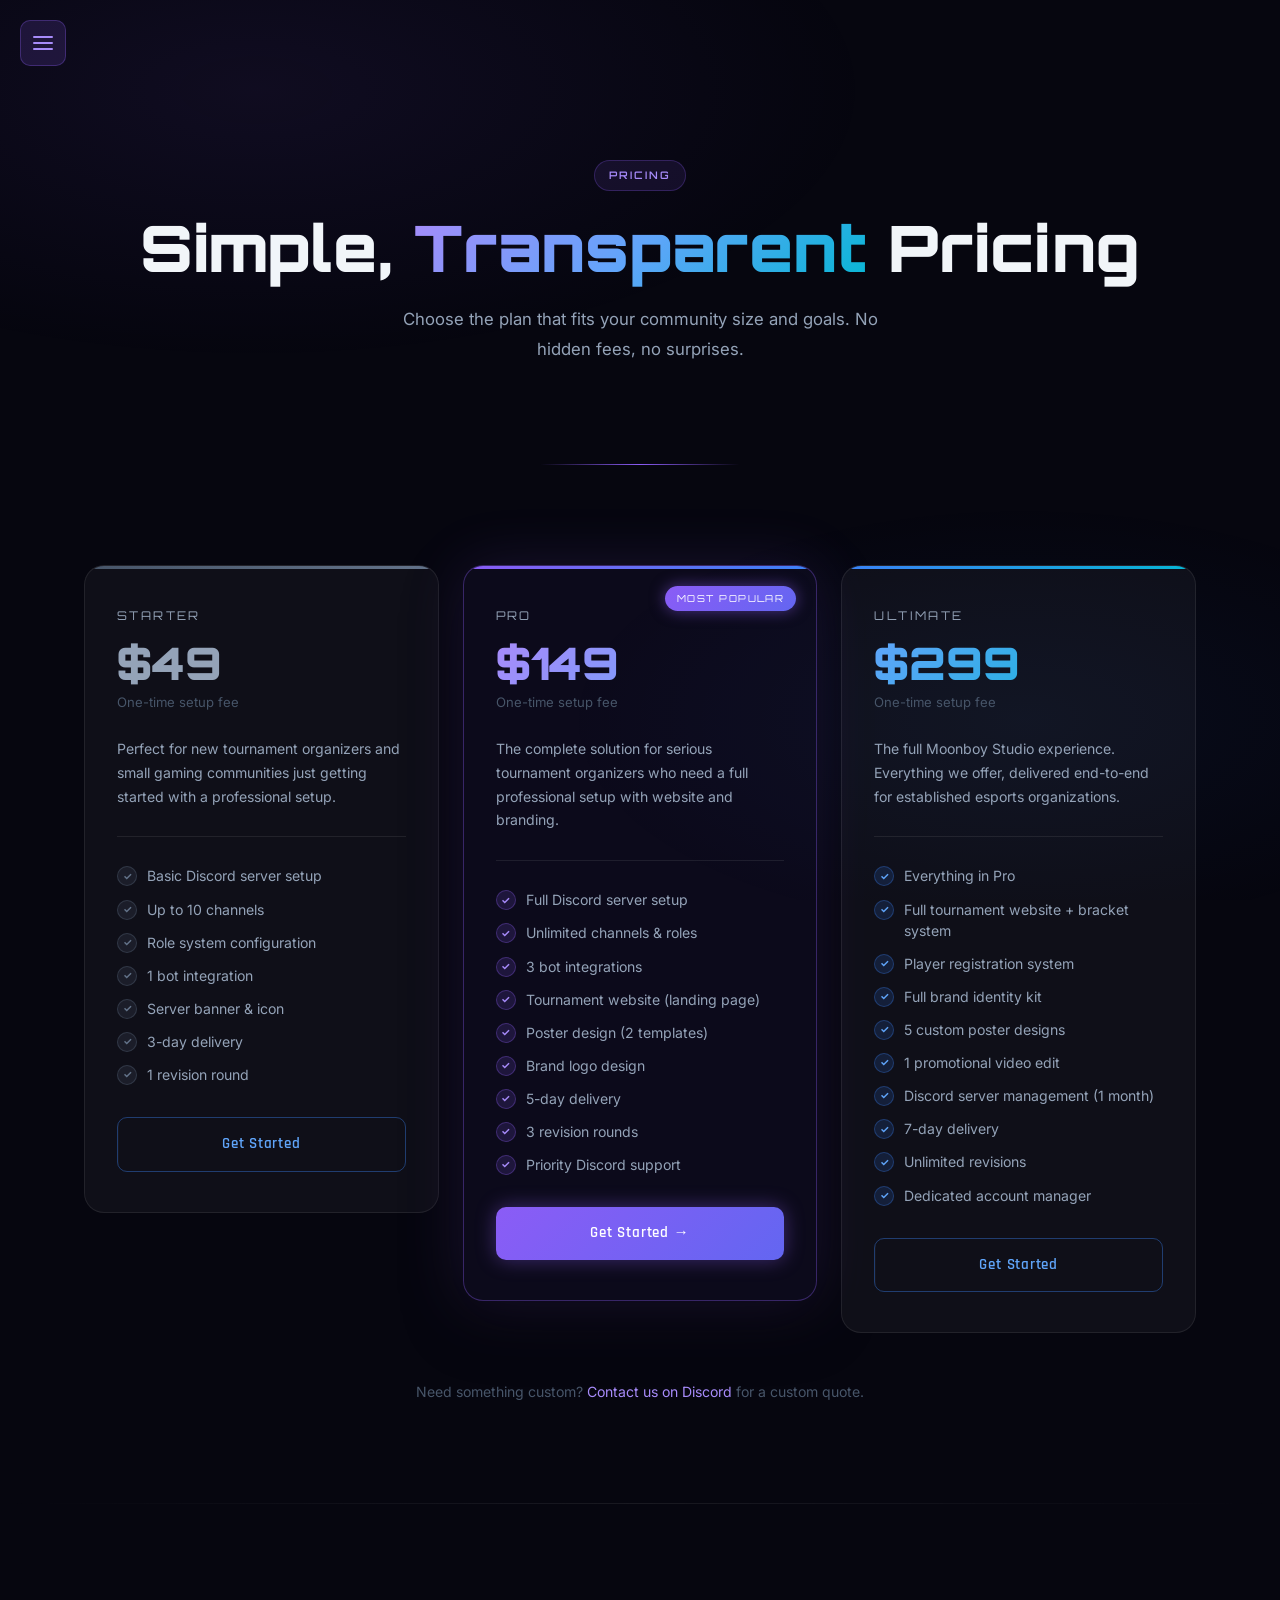
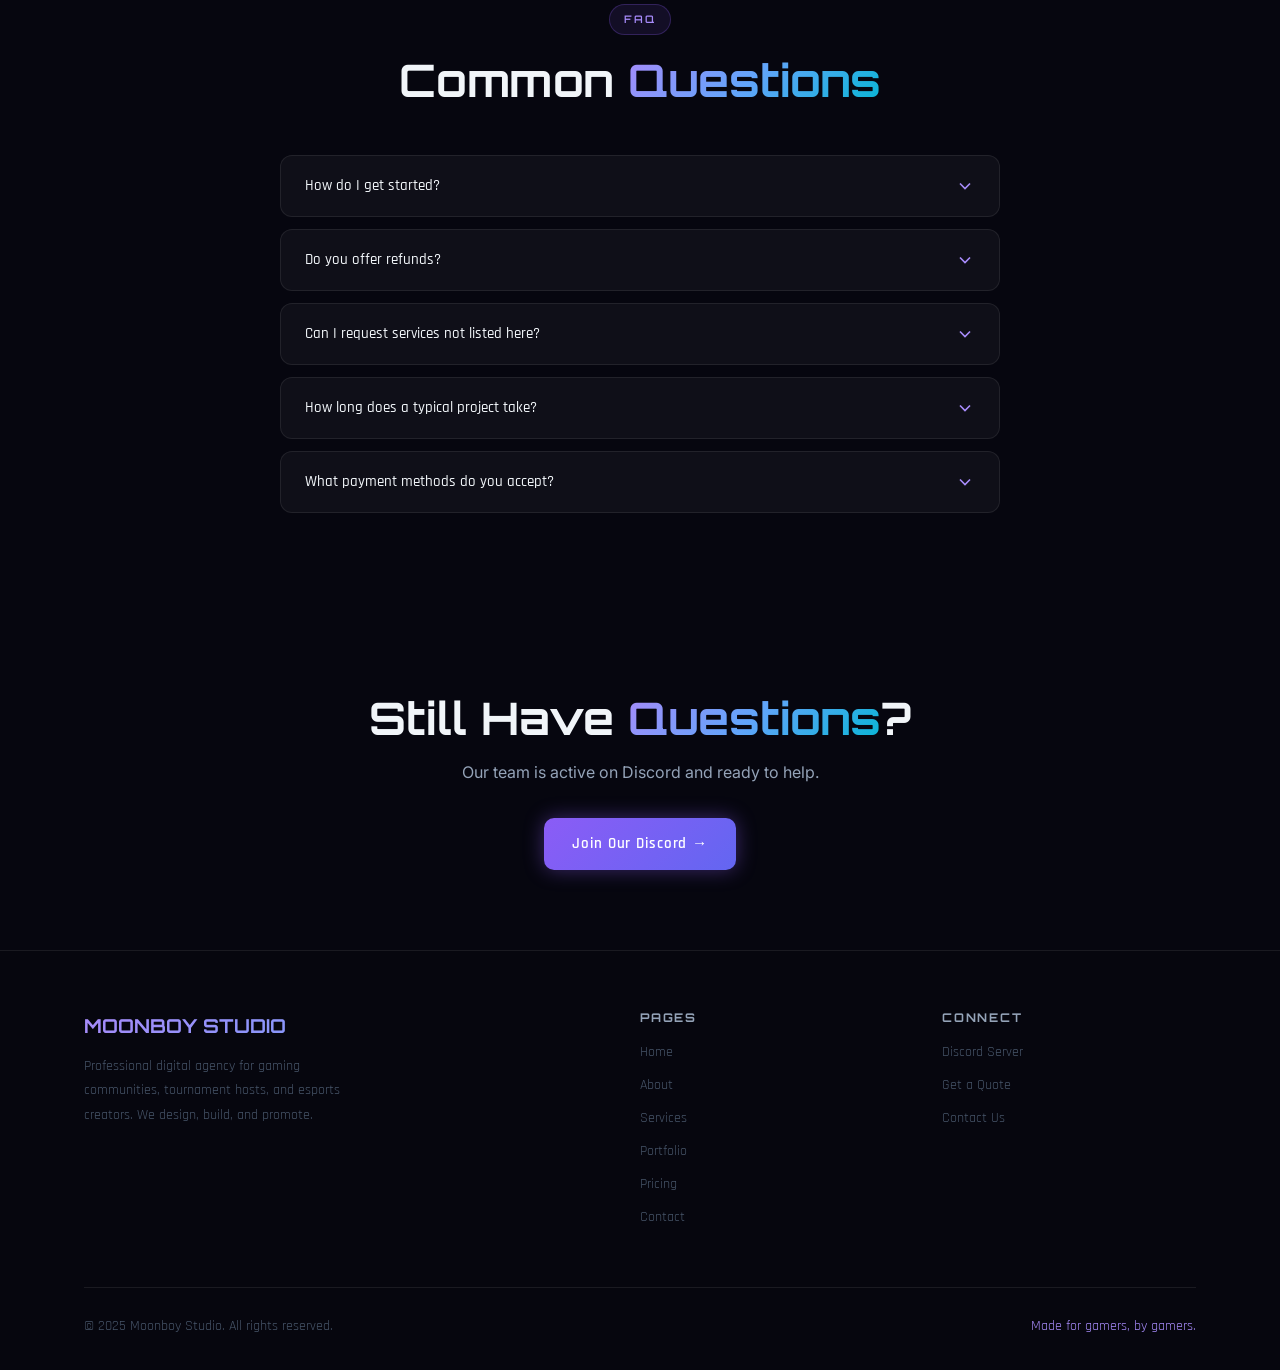
==== pricing.html @ c212d0c9 "Add files via upload" ====
<!DOCTYPE html>
<html lang="en">
<head>
  <meta charset="UTF-8" />
  <meta name="viewport" content="width=device-width, initial-scale=1.0" />
  <title>Pricing — Moonboy Studio</title>
  <link rel="stylesheet" href="style.css" />
  <style>
    /* ── Pricing Grid ── */
    .pricing-grid {
      display: grid;
      grid-template-columns: repeat(3, 1fr);
      gap: 24px;
      align-items: start;
    }

    .pricing-card {
      background: var(--bg-card);
      border: 1px solid var(--border);
      border-radius: var(--radius-lg);
      padding: 40px 32px;
      position: relative;
      transition: var(--transition);
      overflow: hidden;
    }

    .pricing-card::before {
      content: '';
      position: absolute;
      top: 0; left: 0; right: 0;
      height: 3px;
    }

    .plan-starter::before { background: linear-gradient(90deg, #475569, #64748b); }
    .plan-pro::before     { background: linear-gradient(90deg, var(--purple), var(--blue)); }
    .plan-ultimate::before{ background: linear-gradient(90deg, var(--blue), var(--cyan)); }

    .plan-pro {
      border-color: rgba(139,92,246,0.35);
      background: rgba(139,92,246,0.05);
      transform: scale(1.03);
      box-shadow: 0 0 60px rgba(139,92,246,0.15), 0 20px 60px rgba(0,0,0,0.4);
    }

    .pricing-card:hover:not(.plan-pro) {
      border-color: rgba(139,92,246,0.2);
      transform: translateY(-4px);
    }

    .plan-pro:hover { box-shadow: 0 0 80px rgba(139,92,246,0.25), 0 30px 70px rgba(0,0,0,0.5); }

    /* Popular badge */
    .popular-badge {
      position: absolute;
      top: 20px; right: 20px;
      background: linear-gradient(135deg, var(--purple), #6366f1);
      color: #fff;
      font-family: var(--font-display);
      font-size: 0.6rem;
      letter-spacing: 0.15em;
      text-transform: uppercase;
      padding: 5px 12px;
      border-radius: 100px;
      box-shadow: 0 0 15px rgba(139,92,246,0.5);
    }

    /* Plan header */
    .plan-name {
      font-family: var(--font-display);
      font-size: 0.75rem;
      letter-spacing: 0.2em;
      text-transform: uppercase;
      color: var(--text-secondary);
      margin-bottom: 16px;
    }

    .plan-price {
      font-family: var(--font-display);
      font-size: 2.8rem;
      font-weight: 900;
      line-height: 1;
      margin-bottom: 6px;
    }

    .plan-starter .plan-price { color: var(--text-secondary); }
    .plan-pro .plan-price     { background: linear-gradient(135deg, var(--purple-light), var(--blue-light)); -webkit-background-clip: text; -webkit-text-fill-color: transparent; background-clip: text; }
    .plan-ultimate .plan-price{ background: linear-gradient(135deg, var(--blue-light), var(--cyan)); -webkit-background-clip: text; -webkit-text-fill-color: transparent; background-clip: text; }

    .plan-price-note {
      font-size: 0.82rem;
      color: var(--text-muted);
      font-family: var(--font-text);
      margin-bottom: 24px;
    }

    .plan-desc {
      font-size: 0.88rem;
      color: var(--text-secondary);
      font-family: var(--font-text);
      line-height: 1.7;
      margin-bottom: 28px;
      padding-bottom: 28px;
      border-bottom: 1px solid var(--border);
    }

    /* Feature list */
    .plan-features {
      list-style: none;
      display: flex;
      flex-direction: column;
      gap: 12px;
      margin-bottom: 32px;
    }

    .plan-features li {
      display: flex;
      align-items: flex-start;
      gap: 10px;
      font-size: 0.88rem;
      color: var(--text-secondary);
      font-family: var(--font-text);
      line-height: 1.5;
    }

    .check {
      width: 20px; height: 20px;
      border-radius: 50%;
      display: flex; align-items: center; justify-content: center;
      font-size: 0.65rem;
      font-weight: 700;
      flex-shrink: 0;
      margin-top: 1px;
    }

    .plan-starter .check { background: rgba(100,116,139,0.15); border: 1px solid rgba(100,116,139,0.3); color: #64748b; }
    .plan-pro .check     { background: rgba(139,92,246,0.15);  border: 1px solid rgba(139,92,246,0.3);  color: var(--purple-light); }
    .plan-ultimate .check{ background: rgba(59,130,246,0.15);  border: 1px solid rgba(59,130,246,0.3);  color: var(--blue-light); }

    .plan-cta { width: 100%; text-align: center; justify-content: center; }

    /* ── Comparison note ── */
    .compare-note {
      text-align: center;
      margin-top: 48px;
      color: var(--text-muted);
      font-family: var(--font-text);
      font-size: 0.88rem;
    }

    .compare-note a { color: var(--purple-light); text-decoration: none; }
    .compare-note a:hover { text-decoration: underline; }

    /* ── FAQ ── */
    .faq-list { display: flex; flex-direction: column; gap: 12px; max-width: 720px; margin: 0 auto; }

    .faq-item {
      background: var(--bg-card);
      border: 1px solid var(--border);
      border-radius: var(--radius);
      overflow: hidden;
      transition: var(--transition);
    }

    .faq-item:hover { border-color: rgba(139,92,246,0.2); }

    .faq-q {
      width: 100%;
      text-align: left;
      padding: 20px 24px;
      background: none;
      border: none;
      cursor: pointer;
      display: flex;
      justify-content: space-between;
      align-items: center;
      font-family: var(--font-body);
      font-size: 0.95rem;
      font-weight: 500;
      color: var(--text-primary);
    }

    .faq-chevron {
      width: 20px; height: 20px;
      transition: transform 0.3s ease;
      color: var(--purple-light);
      flex-shrink: 0;
    }

    .faq-item.open .faq-chevron { transform: rotate(180deg); }

    .faq-a {
      max-height: 0;
      overflow: hidden;
      transition: max-height 0.35s ease;
    }

    .faq-item.open .faq-a { max-height: 200px; }

    .faq-a-inner {
      padding: 0 24px 20px;
      color: var(--text-secondary);
      font-family: var(--font-text);
      font-size: 0.88rem;
      line-height: 1.75;
    }

    @media (max-width: 900px) { .pricing-grid { grid-template-columns: 1fr; } .plan-pro { transform: scale(1); } }
  </style>
</head>
<body>

<div id="main-content" class="main">

  <!-- ── Page Hero ── -->
  <section class="page-hero">
    <div class="container">
      <div class="section-label fade-up">Pricing</div>
      <h1 class="fade-up delay-1">Simple, <span class="gradient-text">Transparent</span> Pricing</h1>
      <p class="fade-up delay-2" style="color:var(--text-secondary); max-width:500px; margin:20px auto 0; font-family:var(--font-text); font-size:1.05rem; line-height:1.8;">Choose the plan that fits your community size and goals. No hidden fees, no surprises.</p>
    </div>
  </section>

  <!-- ── Pricing Cards ── -->
  <section>
    <div class="container">
      <div class="pricing-grid">

        <!-- Starter -->
        <div class="pricing-card plan-starter fade-up">
          <div class="plan-name">Starter</div>
          <div class="plan-price">$49</div>
          <div class="plan-price-note">One-time setup fee</div>
          <div class="plan-desc">Perfect for new tournament organizers and small gaming communities just getting started with a professional setup.</div>
          <ul class="plan-features">
            <li><span class="check">✓</span>Basic Discord server setup</li>
            <li><span class="check">✓</span>Up to 10 channels</li>
            <li><span class="check">✓</span>Role system configuration</li>
            <li><span class="check">✓</span>1 bot integration</li>
            <li><span class="check">✓</span>Server banner & icon</li>
            <li><span class="check">✓</span>3-day delivery</li>
            <li><span class="check">✓</span>1 revision round</li>
          </ul>
          <a href="https://discord.gg/uCGvsjTVT5" target="_blank" rel="noopener" class="btn btn-outline plan-cta">Get Started</a>
        </div>

        <!-- Pro -->
        <div class="pricing-card plan-pro fade-up delay-1">
          <div class="popular-badge">Most Popular</div>
          <div class="plan-name">Pro</div>
          <div class="plan-price">$149</div>
          <div class="plan-price-note">One-time setup fee</div>
          <div class="plan-desc">The complete solution for serious tournament organizers who need a full professional setup with website and branding.</div>
          <ul class="plan-features">
            <li><span class="check">✓</span>Full Discord server setup</li>
            <li><span class="check">✓</span>Unlimited channels & roles</li>
            <li><span class="check">✓</span>3 bot integrations</li>
            <li><span class="check">✓</span>Tournament website (landing page)</li>
            <li><span class="check">✓</span>Poster design (2 templates)</li>
            <li><span class="check">✓</span>Brand logo design</li>
            <li><span class="check">✓</span>5-day delivery</li>
            <li><span class="check">✓</span>3 revision rounds</li>
            <li><span class="check">✓</span>Priority Discord support</li>
          </ul>
          <a href="https://discord.gg/uCGvsjTVT5" target="_blank" rel="noopener" class="btn btn-primary plan-cta">Get Started →</a>
        </div>

        <!-- Ultimate -->
        <div class="pricing-card plan-ultimate fade-up delay-2">
          <div class="plan-name">Ultimate</div>
          <div class="plan-price">$299</div>
          <div class="plan-price-note">One-time setup fee</div>
          <div class="plan-desc">The full Moonboy Studio experience. Everything we offer, delivered end-to-end for established esports organizations.</div>
          <ul class="plan-features">
            <li><span class="check">✓</span>Everything in Pro</li>
            <li><span class="check">✓</span>Full tournament website + bracket system</li>
            <li><span class="check">✓</span>Player registration system</li>
            <li><span class="check">✓</span>Full brand identity kit</li>
            <li><span class="check">✓</span>5 custom poster designs</li>
            <li><span class="check">✓</span>1 promotional video edit</li>
            <li><span class="check">✓</span>Discord server management (1 month)</li>
            <li><span class="check">✓</span>7-day delivery</li>
            <li><span class="check">✓</span>Unlimited revisions</li>
            <li><span class="check">✓</span>Dedicated account manager</li>
          </ul>
          <a href="https://discord.gg/uCGvsjTVT5" target="_blank" rel="noopener" class="btn btn-outline plan-cta">Get Started</a>
        </div>

      </div>

      <div class="compare-note fade-up">
        Need something custom? <a href="https://discord.gg/uCGvsjTVT5" target="_blank" rel="noopener">Contact us on Discord</a> for a custom quote.
      </div>
    </div>
  </section>

  <div class="divider"></div>

  <!-- ── FAQ ── -->
  <section>
    <div class="container">
      <div class="fade-up" style="text-align:center; margin-bottom:48px;">
        <div class="section-label">FAQ</div>
        <h2>Common <span class="gradient-text">Questions</span></h2>
      </div>
      <div class="faq-list fade-up">

        <div class="faq-item">
          <button class="faq-q" onclick="toggleFaq(this)">
            How do I get started?
            <svg class="faq-chevron" fill="none" stroke="currentColor" stroke-width="2" viewBox="0 0 24 24"><polyline points="6 9 12 15 18 9"/></svg>
          </button>
          <div class="faq-a">
            <div class="faq-a-inner">Join our Discord server using the link on this page, open a ticket, and describe your project. We'll get back to you within a few hours with a custom proposal.</div>
          </div>
        </div>

        <div class="faq-item">
          <button class="faq-q" onclick="toggleFaq(this)">
            Do you offer refunds?
            <svg class="faq-chevron" fill="none" stroke="currentColor" stroke-width="2" viewBox="0 0 24 24"><polyline points="6 9 12 15 18 9"/></svg>
          </button>
          <div class="faq-a">
            <div class="faq-a-inner">We work closely with clients throughout the process to ensure satisfaction. If we fail to deliver the agreed scope, a full refund is available. We stand behind our work.</div>
          </div>
        </div>

        <div class="faq-item">
          <button class="faq-q" onclick="toggleFaq(this)">
            Can I request services not listed here?
            <svg class="faq-chevron" fill="none" stroke="currentColor" stroke-width="2" viewBox="0 0 24 24"><polyline points="6 9 12 15 18 9"/></svg>
          </button>
          <div class="faq-a">
            <div class="faq-a-inner">Absolutely. We offer fully custom packages. Reach out via Discord and tell us what you need — we'll build a plan around your exact requirements and budget.</div>
          </div>
        </div>

        <div class="faq-item">
          <button class="faq-q" onclick="toggleFaq(this)">
            How long does a typical project take?
            <svg class="faq-chevron" fill="none" stroke="currentColor" stroke-width="2" viewBox="0 0 24 24"><polyline points="6 9 12 15 18 9"/></svg>
          </button>
          <div class="faq-a">
            <div class="faq-a-inner">Delivery times are listed per plan (3–7 days). Complex custom projects may take longer. We always communicate timelines clearly upfront and keep you updated throughout.</div>
          </div>
        </div>

        <div class="faq-item">
          <button class="faq-q" onclick="toggleFaq(this)">
            What payment methods do you accept?
            <svg class="faq-chevron" fill="none" stroke="currentColor" stroke-width="2" viewBox="0 0 24 24"><polyline points="6 9 12 15 18 9"/></svg>
          </button>
          <div class="faq-a">
            <div class="faq-a-inner">We accept PayPal, bank transfer, and select cryptocurrencies. Payment details are provided when you open a ticket. We typically require 50% upfront and 50% on delivery.</div>
          </div>
        </div>

      </div>
    </div>
  </section>

  <!-- CTA -->
  <section style="padding:80px 0; text-align:center;">
    <div class="container fade-up">
      <h2 style="margin-bottom:16px;">Still Have <span class="gradient-text">Questions</span>?</h2>
      <p style="color:var(--text-secondary); margin-bottom:32px; font-family:var(--font-text);">Our team is active on Discord and ready to help.</p>
      <a href="https://discord.gg/uCGvsjTVT5" target="_blank" rel="noopener" class="btn btn-primary">Join Our Discord →</a>
    </div>
  </section>

</div>

<script src="components.js"></script>
<script src="main.js"></script>
<script>
  function toggleFaq(btn) {
    const item = btn.closest('.faq-item');
    const isOpen = item.classList.contains('open');
    document.querySelectorAll('.faq-item.open').forEach(i => i.classList.remove('open'));
    if (!isOpen) item.classList.add('open');
  }
</script>
</body>
</html>
---- style.css ----
/* ============================================================
   MOONBOY STUDIO — Global Stylesheet
   Dark esports/agency theme with neon purple & blue accents
   ============================================================ */

@import url('https://fonts.googleapis.com/css2?family=Orbitron:wght@400;600;700;900&family=Rajdhani:wght@300;400;500;600;700&family=Inter:wght@300;400;500&display=swap');

/* ── CSS Variables ── */
:root {
  --bg-dark:       #06060f;
  --bg-card:       rgba(255,255,255,0.04);
  --bg-card-hover: rgba(255,255,255,0.07);
  --border:        rgba(255,255,255,0.08);
  --border-glow:   rgba(139,92,246,0.4);

  --purple:        #8b5cf6;
  --purple-light:  #a78bfa;
  --blue:          #3b82f6;
  --blue-light:    #60a5fa;
  --cyan:          #06b6d4;
  --pink:          #ec4899;

  --text-primary:  #f1f5f9;
  --text-secondary:#94a3b8;
  --text-muted:    #475569;

  --glow-purple:   0 0 20px rgba(139,92,246,0.5), 0 0 60px rgba(139,92,246,0.2);
  --glow-blue:     0 0 20px rgba(59,130,246,0.5), 0 0 60px rgba(59,130,246,0.2);
  --glow-btn:      0 0 15px rgba(139,92,246,0.6), 0 0 40px rgba(139,92,246,0.3);

  --font-display:  'Orbitron', sans-serif;
  --font-body:     'Rajdhani', sans-serif;
  --font-text:     'Inter', sans-serif;

  --sidebar-w:     280px;
  --transition:    0.3s ease;
  --radius:        12px;
  --radius-lg:     20px;
}

/* ── Reset ── */
*, *::before, *::after { box-sizing: border-box; margin: 0; padding: 0; }

html { scroll-behavior: smooth; }

body {
  background: var(--bg-dark);
  color: var(--text-primary);
  font-family: var(--font-body);
  font-size: 16px;
  line-height: 1.6;
  overflow-x: hidden;
  min-height: 100vh;
}

/* ── Scrollbar ── */
::-webkit-scrollbar { width: 6px; }
::-webkit-scrollbar-track { background: var(--bg-dark); }
::-webkit-scrollbar-thumb { background: var(--purple); border-radius: 3px; }

/* ── Background Noise/Texture ── */
body::before {
  content: '';
  position: fixed;
  inset: 0;
  background-image:
    radial-gradient(ellipse 80% 50% at 20% 10%, rgba(139,92,246,0.08) 0%, transparent 60%),
    radial-gradient(ellipse 60% 40% at 80% 80%, rgba(59,130,246,0.06) 0%, transparent 60%);
  pointer-events: none;
  z-index: 0;
}

/* ── Sidebar ── */
.sidebar {
  position: fixed;
  top: 0; left: 0;
  width: var(--sidebar-w);
  height: 100vh;
  background: rgba(6,6,15,0.95);
  backdrop-filter: blur(20px);
  border-right: 1px solid var(--border);
  z-index: 1000;
  transform: translateX(-100%);
  transition: transform 0.35s cubic-bezier(0.4,0,0.2,1);
  display: flex;
  flex-direction: column;
  overflow: hidden;
}

.sidebar.open { transform: translateX(0); }

.sidebar-header {
  padding: 28px 24px 20px;
  border-bottom: 1px solid var(--border);
  flex-shrink: 0;
}

.sidebar-logo {
  font-family: var(--font-display);
  font-size: 1.1rem;
  font-weight: 700;
  letter-spacing: 0.05em;
  background: linear-gradient(135deg, var(--purple-light), var(--blue-light));
  -webkit-background-clip: text;
  -webkit-text-fill-color: transparent;
  background-clip: text;
}

.sidebar-logo span { color: var(--cyan); -webkit-text-fill-color: var(--cyan); }

.sidebar-nav {
  flex: 1;
  padding: 20px 16px;
  display: flex;
  flex-direction: column;
  gap: 4px;
  overflow-y: auto;
}

.sidebar-nav a {
  display: flex;
  align-items: center;
  gap: 12px;
  padding: 12px 16px;
  border-radius: var(--radius);
  color: var(--text-secondary);
  text-decoration: none;
  font-family: var(--font-body);
  font-size: 1rem;
  font-weight: 500;
  letter-spacing: 0.03em;
  transition: var(--transition);
  border: 1px solid transparent;
}

.sidebar-nav a:hover,
.sidebar-nav a.active {
  background: rgba(139,92,246,0.12);
  border-color: rgba(139,92,246,0.25);
  color: var(--purple-light);
}

.sidebar-nav a .nav-icon {
  width: 18px;
  height: 18px;
  opacity: 0.7;
}

.sidebar-footer {
  padding: 16px;
  border-top: 1px solid var(--border);
  flex-shrink: 0;
}

.btn-discord-sidebar {
  display: flex;
  align-items: center;
  justify-content: center;
  gap: 10px;
  width: 100%;
  padding: 13px 20px;
  background: linear-gradient(135deg, #5865f2, #7c3aed);
  border: none;
  border-radius: var(--radius);
  color: #fff;
  font-family: var(--font-body);
  font-size: 0.95rem;
  font-weight: 600;
  letter-spacing: 0.04em;
  cursor: pointer;
  text-decoration: none;
  transition: var(--transition);
  box-shadow: 0 0 20px rgba(88,101,242,0.5), 0 0 40px rgba(88,101,242,0.2);
}

.btn-discord-sidebar:hover {
  box-shadow: 0 0 30px rgba(88,101,242,0.7), 0 0 60px rgba(88,101,242,0.35);
  transform: translateY(-2px);
}

/* ── Overlay ── */
.overlay {
  position: fixed;
  inset: 0;
  background: rgba(0,0,0,0.6);
  backdrop-filter: blur(4px);
  z-index: 999;
  opacity: 0;
  pointer-events: none;
  transition: opacity 0.3s ease;
}

.overlay.visible { opacity: 1; pointer-events: all; }

/* ── Hamburger Button ── */
.hamburger {
  position: fixed;
  top: 20px; left: 20px;
  z-index: 1001;
  background: rgba(139,92,246,0.15);
  border: 1px solid rgba(139,92,246,0.3);
  border-radius: 10px;
  width: 46px; height: 46px;
  display: flex;
  align-items: center;
  justify-content: center;
  cursor: pointer;
  transition: var(--transition);
}

.hamburger:hover {
  background: rgba(139,92,246,0.25);
  box-shadow: var(--glow-purple);
}

.hamburger span {
  display: block;
  width: 20px; height: 2px;
  background: var(--purple-light);
  border-radius: 2px;
  position: absolute;
  transition: var(--transition);
}

.hamburger span:nth-child(1) { transform: translateY(-6px); }
.hamburger span:nth-child(3) { transform: translateY(6px); }

.hamburger.open span:nth-child(1) { transform: translateY(0) rotate(45deg); }
.hamburger.open span:nth-child(2) { opacity: 0; }
.hamburger.open span:nth-child(3) { transform: translateY(0) rotate(-45deg); }

/* ── Main Content ── */
.main { position: relative; z-index: 1; }

/* ── Section Layout ── */
section { padding: 100px 0; }
.container { max-width: 1160px; margin: 0 auto; padding: 0 24px; }

/* ── Typography ── */
.section-label {
  display: inline-block;
  font-family: var(--font-display);
  font-size: 0.65rem;
  font-weight: 600;
  letter-spacing: 0.2em;
  text-transform: uppercase;
  color: var(--purple-light);
  background: rgba(139,92,246,0.1);
  border: 1px solid rgba(139,92,246,0.25);
  padding: 6px 14px;
  border-radius: 100px;
  margin-bottom: 20px;
}

h1, h2, h3, h4 { font-family: var(--font-display); line-height: 1.15; }

h1 { font-size: clamp(2.2rem, 5vw, 4rem); font-weight: 900; }
h2 { font-size: clamp(1.8rem, 3.5vw, 2.8rem); font-weight: 700; }
h3 { font-size: 1.2rem; font-weight: 600; }

.gradient-text {
  background: linear-gradient(135deg, var(--purple-light) 0%, var(--blue-light) 50%, var(--cyan) 100%);
  -webkit-background-clip: text;
  -webkit-text-fill-color: transparent;
  background-clip: text;
}

/* ── Buttons ── */
.btn {
  display: inline-flex;
  align-items: center;
  gap: 8px;
  padding: 14px 28px;
  border-radius: 10px;
  font-family: var(--font-body);
  font-size: 0.95rem;
  font-weight: 600;
  letter-spacing: 0.05em;
  text-decoration: none;
  cursor: pointer;
  border: none;
  transition: var(--transition);
  position: relative;
  overflow: hidden;
}

.btn::before {
  content: '';
  position: absolute;
  inset: 0;
  background: rgba(255,255,255,0.1);
  transform: translateX(-100%);
  transition: transform 0.4s ease;
}

.btn:hover::before { transform: translateX(0); }

.btn-primary {
  background: linear-gradient(135deg, var(--purple), #6366f1);
  color: #fff;
  box-shadow: 0 0 20px rgba(139,92,246,0.4);
}

.btn-primary:hover {
  box-shadow: 0 0 35px rgba(139,92,246,0.6), 0 0 80px rgba(139,92,246,0.25);
  transform: translateY(-2px);
}

.btn-outline {
  background: transparent;
  color: var(--blue-light);
  border: 1px solid rgba(59,130,246,0.4);
}

.btn-outline:hover {
  background: rgba(59,130,246,0.08);
  border-color: var(--blue-light);
  box-shadow: 0 0 25px rgba(59,130,246,0.35);
  transform: translateY(-2px);
}

/* ── Cards ── */
.card {
  background: var(--bg-card);
  border: 1px solid var(--border);
  border-radius: var(--radius-lg);
  padding: 32px;
  transition: var(--transition);
  position: relative;
  overflow: hidden;
}

.card::before {
  content: '';
  position: absolute;
  top: 0; left: 0;
  right: 0; height: 1px;
  background: linear-gradient(90deg, transparent, rgba(139,92,246,0.5), transparent);
  opacity: 0;
  transition: var(--transition);
}

.card:hover {
  background: var(--bg-card-hover);
  border-color: rgba(139,92,246,0.3);
  transform: translateY(-6px);
  box-shadow: 0 20px 60px rgba(0,0,0,0.4), 0 0 30px rgba(139,92,246,0.15);
}

.card:hover::before { opacity: 1; }

.card-icon {
  width: 52px; height: 52px;
  border-radius: 14px;
  display: flex;
  align-items: center;
  justify-content: center;
  margin-bottom: 20px;
  font-size: 1.5rem;
  background: rgba(139,92,246,0.12);
  border: 1px solid rgba(139,92,246,0.2);
}

/* ── Divider ── */
.divider {
  height: 1px;
  background: linear-gradient(90deg, transparent, var(--border), transparent);
  margin: 0;
}

/* ── Fade-in on scroll ── */
.fade-up {
  opacity: 0;
  transform: translateY(30px);
  transition: opacity 0.6s ease, transform 0.6s ease;
}

.fade-up.visible {
  opacity: 1;
  transform: translateY(0);
}

.fade-up.delay-1 { transition-delay: 0.1s; }
.fade-up.delay-2 { transition-delay: 0.2s; }
.fade-up.delay-3 { transition-delay: 0.3s; }
.fade-up.delay-4 { transition-delay: 0.4s; }
.fade-up.delay-5 { transition-delay: 0.5s; }

/* ── Grid helpers ── */
.grid-2 { display: grid; grid-template-columns: repeat(2,1fr); gap: 24px; }
.grid-3 { display: grid; grid-template-columns: repeat(3,1fr); gap: 24px; }
.grid-4 { display: grid; grid-template-columns: repeat(4,1fr); gap: 24px; }

/* ── Footer ── */
footer {
  background: rgba(6,6,15,0.9);
  border-top: 1px solid var(--border);
  padding: 60px 0 32px;
}

.footer-grid {
  display: grid;
  grid-template-columns: 2fr 1fr 1fr;
  gap: 48px;
  margin-bottom: 48px;
}

.footer-brand-name {
  font-family: var(--font-display);
  font-size: 1.2rem;
  font-weight: 700;
  background: linear-gradient(135deg, var(--purple-light), var(--blue-light));
  -webkit-background-clip: text;
  -webkit-text-fill-color: transparent;
  background-clip: text;
  margin-bottom: 12px;
}

.footer-desc {
  color: var(--text-muted);
  font-size: 0.9rem;
  line-height: 1.7;
  max-width: 280px;
}

.footer-col h4 {
  font-family: var(--font-display);
  font-size: 0.75rem;
  letter-spacing: 0.15em;
  text-transform: uppercase;
  color: var(--text-secondary);
  margin-bottom: 16px;
}

.footer-col a {
  display: block;
  color: var(--text-muted);
  text-decoration: none;
  font-size: 0.9rem;
  margin-bottom: 10px;
  transition: var(--transition);
}

.footer-col a:hover { color: var(--purple-light); }

.footer-bottom {
  border-top: 1px solid var(--border);
  padding-top: 28px;
  display: flex;
  justify-content: space-between;
  align-items: center;
  color: var(--text-muted);
  font-size: 0.85rem;
}

/* ── Hero shared ── */
.page-hero {
  padding: 160px 0 100px;
  text-align: center;
  position: relative;
}

.page-hero::after {
  content: '';
  position: absolute;
  bottom: 0; left: 50%;
  transform: translateX(-50%);
  width: 200px; height: 1px;
  background: linear-gradient(90deg, transparent, var(--purple), transparent);
}

/* ── Glow line ── */
.glow-line {
  width: 60px; height: 3px;
  background: linear-gradient(90deg, var(--purple), var(--blue));
  border-radius: 2px;
  margin-bottom: 20px;
  box-shadow: var(--glow-purple);
}

/* ── Responsive ── */
@media (max-width: 900px) {
  .grid-4 { grid-template-columns: repeat(2,1fr); }
  .grid-3 { grid-template-columns: repeat(2,1fr); }
  .footer-grid { grid-template-columns: 1fr 1fr; }
  .footer-grid > *:first-child { grid-column: 1/-1; }
}

@media (max-width: 640px) {
  section { padding: 70px 0; }
  .grid-2, .grid-3, .grid-4 { grid-template-columns: 1fr; }
  .footer-grid { grid-template-columns: 1fr; }
  .footer-bottom { flex-direction: column; gap: 12px; text-align: center; }
  h1 { font-size: 2rem; }
  h2 { font-size: 1.6rem; }
}
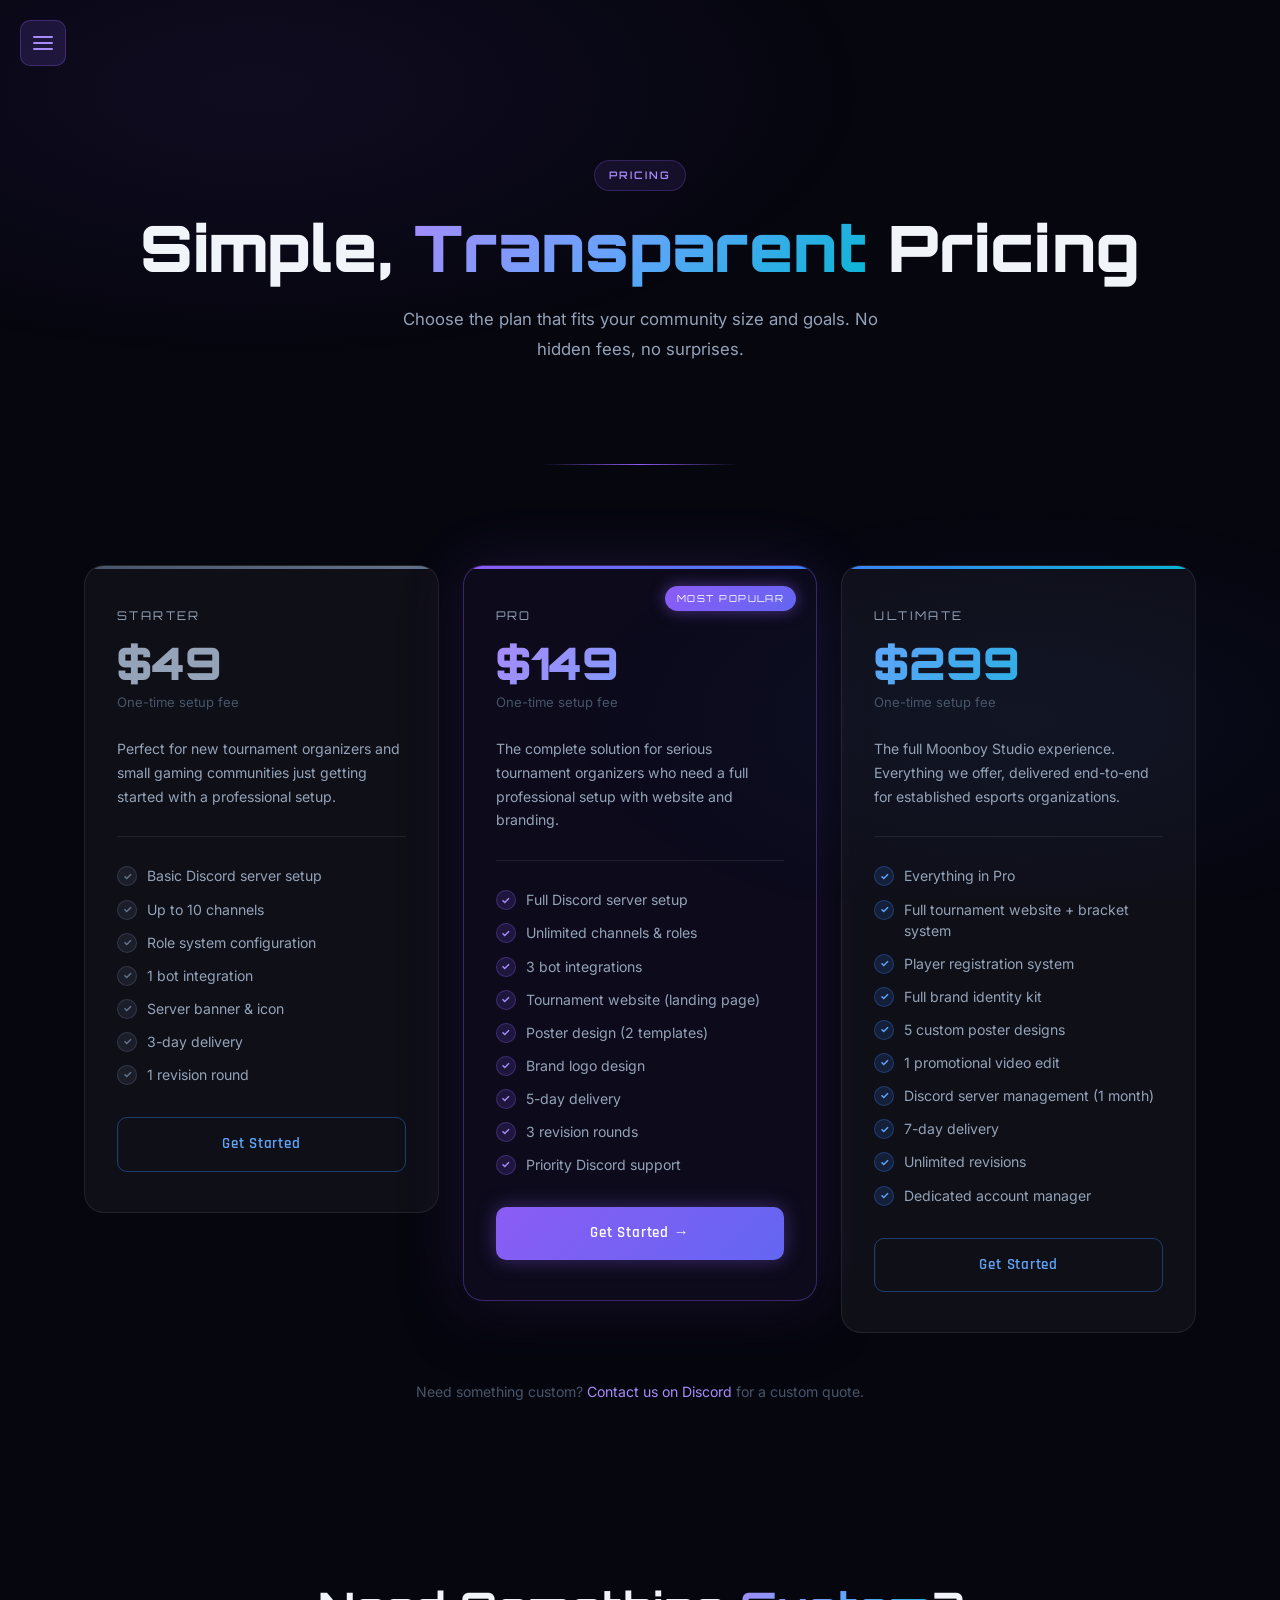
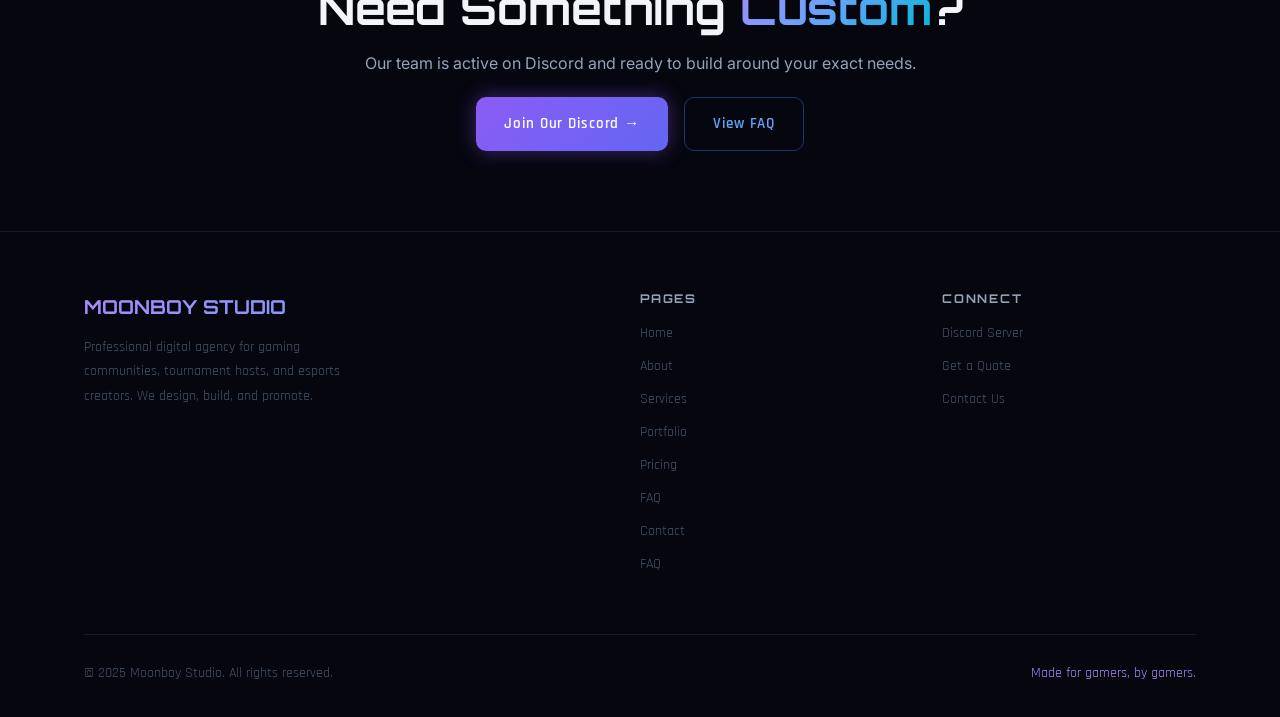
==== commit a188cd00: "Add files via upload" ====
--- a/pricing.html
+++ b/pricing.html
@@ -149,60 +149,6 @@
 
     .compare-note a { color: var(--purple-light); text-decoration: none; }
     .compare-note a:hover { text-decoration: underline; }
-
-    /* ── FAQ ── */
-    .faq-list { display: flex; flex-direction: column; gap: 12px; max-width: 720px; margin: 0 auto; }
-
-    .faq-item {
-      background: var(--bg-card);
-      border: 1px solid var(--border);
-      border-radius: var(--radius);
-      overflow: hidden;
-      transition: var(--transition);
-    }
-
-    .faq-item:hover { border-color: rgba(139,92,246,0.2); }
-
-    .faq-q {
-      width: 100%;
-      text-align: left;
-      padding: 20px 24px;
-      background: none;
-      border: none;
-      cursor: pointer;
-      display: flex;
-      justify-content: space-between;
-      align-items: center;
-      font-family: var(--font-body);
-      font-size: 0.95rem;
-      font-weight: 500;
-      color: var(--text-primary);
-    }
-
-    .faq-chevron {
-      width: 20px; height: 20px;
-      transition: transform 0.3s ease;
-      color: var(--purple-light);
-      flex-shrink: 0;
-    }
-
-    .faq-item.open .faq-chevron { transform: rotate(180deg); }
-
-    .faq-a {
-      max-height: 0;
-      overflow: hidden;
-      transition: max-height 0.35s ease;
-    }
-
-    .faq-item.open .faq-a { max-height: 200px; }
-
-    .faq-a-inner {
-      padding: 0 24px 20px;
-      color: var(--text-secondary);
-      font-family: var(--font-text);
-      font-size: 0.88rem;
-      line-height: 1.75;
-    }
 
     @media (max-width: 900px) { .pricing-grid { grid-template-columns: 1fr; } .plan-pro { transform: scale(1); } }
   </style>
@@ -293,91 +239,22 @@
     </div>
   </section>
 
-  <div class="divider"></div>
-
-  <!-- ── FAQ ── -->
-  <section>
-    <div class="container">
-      <div class="fade-up" style="text-align:center; margin-bottom:48px;">
-        <div class="section-label">FAQ</div>
-        <h2>Common <span class="gradient-text">Questions</span></h2>
-      </div>
-      <div class="faq-list fade-up">
-
-        <div class="faq-item">
-          <button class="faq-q" onclick="toggleFaq(this)">
-            How do I get started?
-            <svg class="faq-chevron" fill="none" stroke="currentColor" stroke-width="2" viewBox="0 0 24 24"><polyline points="6 9 12 15 18 9"/></svg>
-          </button>
-          <div class="faq-a">
-            <div class="faq-a-inner">Join our Discord server using the link on this page, open a ticket, and describe your project. We'll get back to you within a few hours with a custom proposal.</div>
-          </div>
-        </div>
-
-        <div class="faq-item">
-          <button class="faq-q" onclick="toggleFaq(this)">
-            Do you offer refunds?
-            <svg class="faq-chevron" fill="none" stroke="currentColor" stroke-width="2" viewBox="0 0 24 24"><polyline points="6 9 12 15 18 9"/></svg>
-          </button>
-          <div class="faq-a">
-            <div class="faq-a-inner">We work closely with clients throughout the process to ensure satisfaction. If we fail to deliver the agreed scope, a full refund is available. We stand behind our work.</div>
-          </div>
-        </div>
-
-        <div class="faq-item">
-          <button class="faq-q" onclick="toggleFaq(this)">
-            Can I request services not listed here?
-            <svg class="faq-chevron" fill="none" stroke="currentColor" stroke-width="2" viewBox="0 0 24 24"><polyline points="6 9 12 15 18 9"/></svg>
-          </button>
-          <div class="faq-a">
-            <div class="faq-a-inner">Absolutely. We offer fully custom packages. Reach out via Discord and tell us what you need — we'll build a plan around your exact requirements and budget.</div>
-          </div>
-        </div>
-
-        <div class="faq-item">
-          <button class="faq-q" onclick="toggleFaq(this)">
-            How long does a typical project take?
-            <svg class="faq-chevron" fill="none" stroke="currentColor" stroke-width="2" viewBox="0 0 24 24"><polyline points="6 9 12 15 18 9"/></svg>
-          </button>
-          <div class="faq-a">
-            <div class="faq-a-inner">Delivery times are listed per plan (3–7 days). Complex custom projects may take longer. We always communicate timelines clearly upfront and keep you updated throughout.</div>
-          </div>
-        </div>
-
-        <div class="faq-item">
-          <button class="faq-q" onclick="toggleFaq(this)">
-            What payment methods do you accept?
-            <svg class="faq-chevron" fill="none" stroke="currentColor" stroke-width="2" viewBox="0 0 24 24"><polyline points="6 9 12 15 18 9"/></svg>
-          </button>
-          <div class="faq-a">
-            <div class="faq-a-inner">We accept PayPal, bank transfer, and select cryptocurrencies. Payment details are provided when you open a ticket. We typically require 50% upfront and 50% on delivery.</div>
-          </div>
-        </div>
-
+  <!-- CTA -->
+  <section style="padding:80px 0; text-align:center;">
+    <div class="container fade-up">
+      <h2 style="margin-bottom:16px;">Need Something <span class="gradient-text">Custom</span>?</h2>
+      <p style="color:var(--text-secondary); margin-bottom:20px; font-family:var(--font-text);">Our team is active on Discord and ready to build around your exact needs.</p>
+      <div style="display:flex; gap:16px; justify-content:center; flex-wrap:wrap;">
+        <a href="https://discord.gg/uCGvsjTVT5" target="_blank" rel="noopener" class="btn btn-primary">Join Our Discord →</a>
+        <a href="faq.html" class="btn btn-outline">View FAQ</a>
       </div>
     </div>
   </section>
 
-  <!-- CTA -->
-  <section style="padding:80px 0; text-align:center;">
-    <div class="container fade-up">
-      <h2 style="margin-bottom:16px;">Still Have <span class="gradient-text">Questions</span>?</h2>
-      <p style="color:var(--text-secondary); margin-bottom:32px; font-family:var(--font-text);">Our team is active on Discord and ready to help.</p>
-      <a href="https://discord.gg/uCGvsjTVT5" target="_blank" rel="noopener" class="btn btn-primary">Join Our Discord →</a>
-    </div>
-  </section>
-
 </div>
 
 <script src="components.js"></script>
 <script src="main.js"></script>
-<script>
-  function toggleFaq(btn) {
-    const item = btn.closest('.faq-item');
-    const isOpen = item.classList.contains('open');
-    document.querySelectorAll('.faq-item.open').forEach(i => i.classList.remove('open'));
-    if (!isOpen) item.classList.add('open');
-  }
-</script>
+
 </body>
 </html>
